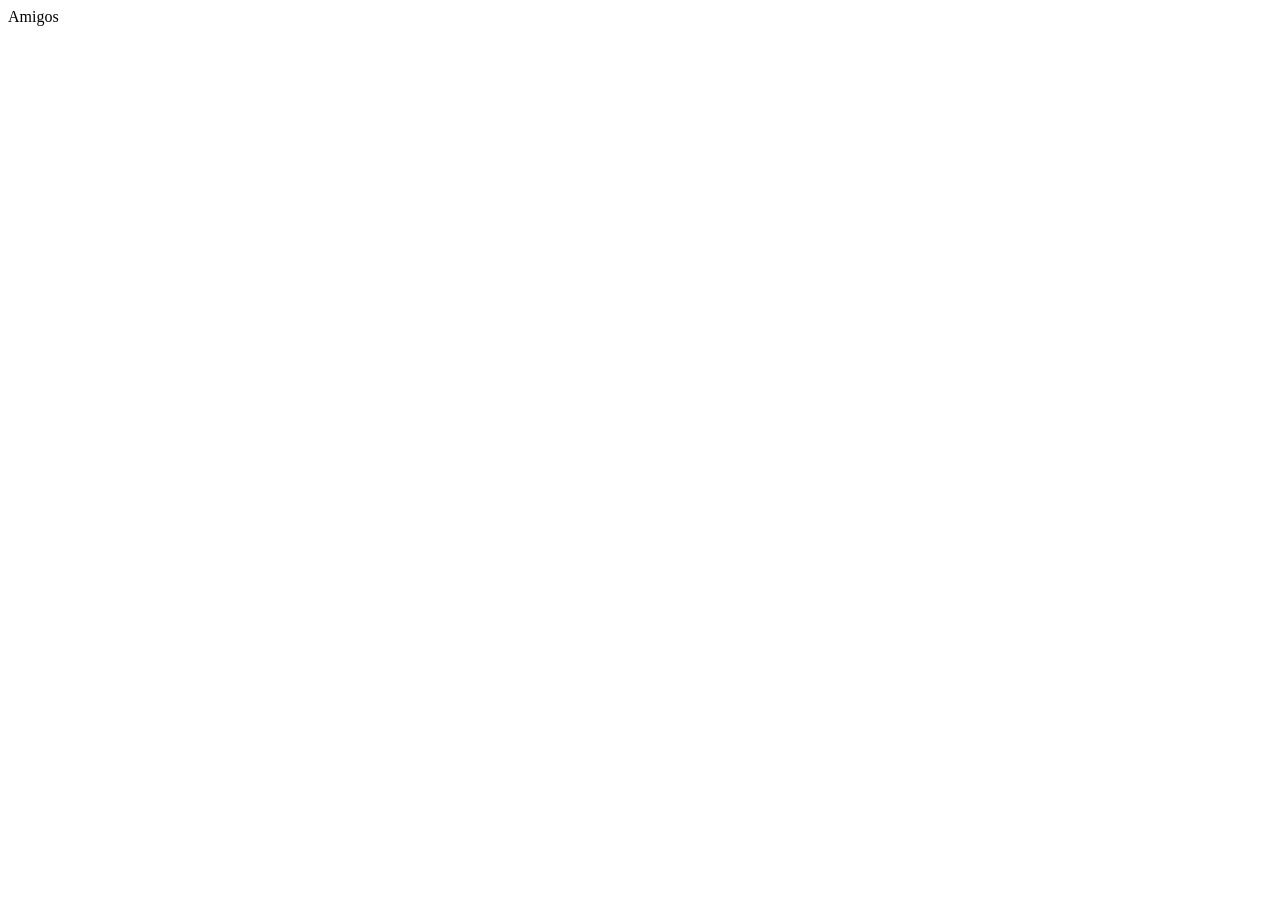
==== amigos.html @ e6475c2f "html corrigido" ====
<!DOCTYPE html>
<html lang="pt-Br">
    <head>
        <meta charset="UTF-8">
        <meta name="viewport" content="width=device-width, initial-scale=1.0">
        <title>Treview</title>
    </head>
    <body>
        Amigos
    </body>
</html>
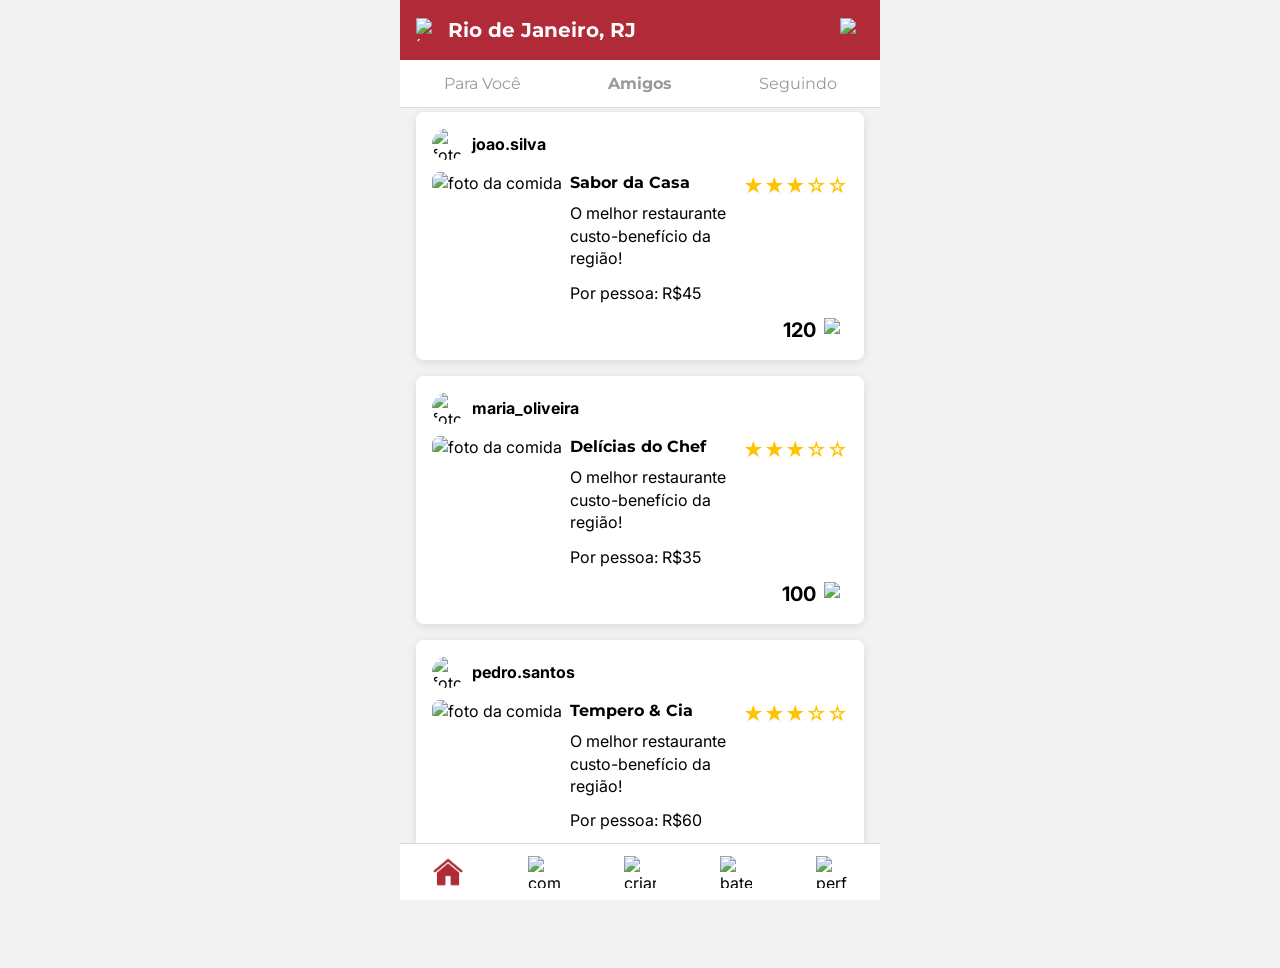
==== commit aa998d8a: "nav de cima funcionando" ====
--- a/amigos.html
+++ b/amigos.html
@@ -1,11 +1,121 @@
 <!DOCTYPE html>
-<html lang="pt-Br">
+<html lang="pt-BR">
     <head>
         <meta charset="UTF-8">
         <meta name="viewport" content="width=device-width, initial-scale=1.0">
+        <link rel="preconnect" href="https://fonts.googleapis.com">
+        <link rel="preconnect" href="https://fonts.gstatic.com" crossorigin>
+        <link href="https://fonts.googleapis.com/css2?family=Inter:wght@400;700&family=Montserrat:wght@400;700&display=swap" rel="stylesheet">
+        <link rel="stylesheet" href="css/reset.css">
+        <link rel="stylesheet" href="css/index.css">
         <title>Treview</title>
     </head>
     <body>
-        Amigos
+        <header class="header">
+            <a href="pesquisa_loc.html" class="localizacao">
+                <img src="img/localizacao.png" alt="ícone de localização">
+                <h1>Rio de Janeiro, RJ</h1>
+            </a>
+            <a href="pesquisa.html" class="lupa">
+                <img src="img/lupa.png" alt="pesquisar">
+            </a>
+            <nav class="abas">
+                <ul>
+                    <li><a href="index.html">Para Você</a></li>
+                    <li><a href="amigos.html" class="aba-ativa">Amigos</a></li>
+                    <li><a href="seguindo.html">Seguindo</a></li>
+                </ul>
+            </nav>
+        </header>
+        <main class="feed">
+            <ul class="lista-posts">
+                <li class="post">
+                    <a href="perfil.html" class="autor">
+                        <img src="img/pfp_desconhecido.png" alt="foto de perfil" class="pfp">
+                        <p>joao.silva</p>
+                    </a>
+                    <a href="pagina_restaurante.html" class="link-foto">
+                        <img src="img/pizza.jpg" alt="foto da comida" class="foto-comida">
+                    </a>
+                    <a href="pagina_restaurante.html" class="info-restaurante">
+                        <h2>Sabor da Casa</h2>
+                        <p>O melhor restaurante custo-benefício da região!</p>
+                        <p class="preco">Por pessoa: R$45</p>
+                    </a>
+                    <p class="estrelas">★★★☆☆</p>
+                    <p class="curtidas">
+                        120
+                        <img src="img/coracao.png" alt="curtidas">
+                    </p>
+                </li>
+                <li class="post">
+                    <a href="perfil.html" class="autor">
+                        <img src="img/pfp_desconhecido.png" alt="foto de perfil" class="pfp">
+                        <p>maria_oliveira</p>
+                    </a>
+                    <a href="pagina_restaurante.html" class="link-foto">
+                        <img src="img/pizza.jpg" alt="foto da comida" class="foto-comida">
+                    </a>
+                    <a href="pagina_restaurante.html" class="info-restaurante">
+                        <h2>Delícias do Chef</h2>
+                        <p>O melhor restaurante custo-benefício da região!</p>
+                        <p class="preco">Por pessoa: R$35</p>
+                    </a>
+                    <p class="estrelas">★★★☆☆</p>
+                    <p class="curtidas">
+                        100
+                        <img src="img/coracao.png" alt="curtidas">
+                    </p>
+                </li>
+                <li class="post">
+                    <a href="perfil.html" class="autor">
+                        <img src="img/pfp_desconhecido.png" alt="foto de perfil" class="pfp">
+                        <p>pedro.santos</p>
+                    </a>
+                    <a href="pagina_restaurante.html" class="link-foto">
+                        <img src="img/pizza.jpg" alt="foto da comida" class="foto-comida">
+                    </a>
+                    <a href="pagina_restaurante.html" class="info-restaurante">
+                        <h2>Tempero & Cia</h2>
+                        <p>O melhor restaurante custo-benefício da região!</p>
+                        <p class="preco">Por pessoa: R$60</p>
+                    </a>
+                    <p class="estrelas">★★★☆☆</p>
+                    <p class="curtidas">
+                        80
+                        <img src="img/coracao.png" alt="curtidas">
+                    </p>
+                </li>
+            </ul>
+        </main>
+        <footer class="footer">
+            <ul>
+                <li>
+                    <a href="index.html">
+                        <img src="img/home-sel.png" alt="home">
+                    </a>
+                </li>
+                <li>
+                    <a href="#">
+                        <img src="img/comunidade.png" alt="comunidade">
+                    </a>
+                </li>
+                <li>
+                    <a href="post.html">
+                        <img src="img/post.png" alt="criar avaliação">
+                    </a>
+                </li>
+                <li>
+                    <a href="#">
+                        <img src="img/chat.png" alt="bate-papo">
+                    </a>
+                </li>
+                <li>
+                    <a href="#">
+                        <img src="img/perfil.png" alt="perfil">
+                    </a>
+                </li>
+            </ul>
+        </footer>
     </body>
 </html>
--- a/css/index.css
+++ b/css/index.css
@@ -0,0 +1,184 @@
+html {
+    background-color: #f2f2f2;
+}
+
+body {
+    font-family: "Inter", sans-serif;
+    background-color: #f2f2f2;
+    color: #000000;
+    max-width: 30rem;
+    margin: 0 auto;
+    min-height: 100vh;
+}
+
+.header {
+    position: fixed;
+    top: 0;
+    left: 0;
+    right: 0;
+    max-width: 30rem;
+    margin: 0 auto;
+    display: flex;
+    flex-wrap: wrap;
+    align-items: center;
+    background-color: #B02A37;
+    z-index: 10;
+}
+
+.localizacao {
+    flex: 1;
+    display: flex;
+    align-items: center;
+    gap: 0.5rem;
+    padding: 1rem;
+    color: #ffffff;
+}
+
+.localizacao img {
+    width: 1.5rem;
+    height: 1.5rem;
+}
+
+.localizacao h1 {
+    font-family: "Montserrat", sans-serif;
+    font-size: 1.25rem;
+    font-weight: 700;
+}
+
+.lupa {
+    padding: 1rem;
+}
+
+.lupa img {
+    width: 1.5rem;
+    height: 1.5rem;
+}
+
+.abas {
+    width: 100%;
+    background-color: #ffffff;
+    border-bottom: 0.0625rem solid #D9D9D9;
+}
+
+.abas ul {
+    display: flex;
+    justify-content: space-around;
+    padding: 0.75rem 0;
+}
+
+.abas a {
+    font-family: "Montserrat", sans-serif;
+    font-size: 1rem;
+    color: #999999;
+}
+
+.aba-ativa {
+    color: #000000;
+    font-weight: 700;
+}
+
+.feed {
+    padding: 7rem 1rem 5rem 1rem;
+}
+
+.lista-posts {
+    display: flex;
+    flex-direction: column;
+    gap: 1rem;
+}
+
+.post {
+    display: flex;
+    flex-wrap: wrap;
+    column-gap: 0.5rem;
+    row-gap: 0.75rem;
+    background-color: #ffffff;
+    border-radius: 0.5rem;
+    padding: 1rem;
+    box-shadow: 0 0.125rem 0.5rem rgba(0, 0, 0, 0.1);
+}
+
+.autor {
+    width: 100%;
+    display: flex;
+    align-items: center;
+    gap: 0.5rem;
+}
+
+.pfp {
+    width: 2rem;
+    height: 2rem;
+    border-radius: 50%;
+}
+
+.autor p {
+    font-weight: 700;
+}
+
+.foto-comida {
+    width: 100%;
+    border-radius: 0.5rem;
+}
+
+.estrelas {
+    color: #FFC300;
+    font-size: 1.25rem;
+}
+
+.info-restaurante {
+    flex: 1;
+    display: flex;
+    flex-direction: column;
+    gap: 0.5rem;
+    color: #000000;
+}
+
+.info-restaurante h2 {
+    font-family: "Montserrat", sans-serif;
+    font-size: 1rem;
+    font-weight: 700;
+}
+
+.preco {
+    margin-top: 0.25rem;
+}
+
+.curtidas {
+    width: 100%;
+    display: flex;
+    align-items: center;
+    justify-content: flex-end;
+    gap: 0.5rem;
+    font-size: 1.25rem;
+    font-weight: 700;
+}
+
+.curtidas img {
+    width: 1.5rem;
+    height: 1.5rem;
+}
+
+.footer {
+    position: fixed;
+    bottom: 0;
+    left: 0;
+    right: 0;
+    max-width: 30rem;
+    margin: 0 auto;
+    background-color: #ffffff;
+    border-top: 0.0625rem solid #D9D9D9;
+    padding: 0.75rem 0;
+    z-index: 10;
+}
+
+.footer ul {
+    display: flex;
+    justify-content: space-around;
+    align-items: center;
+}
+
+.footer img {
+    width: 2rem;
+    height: 2rem;
+}
+
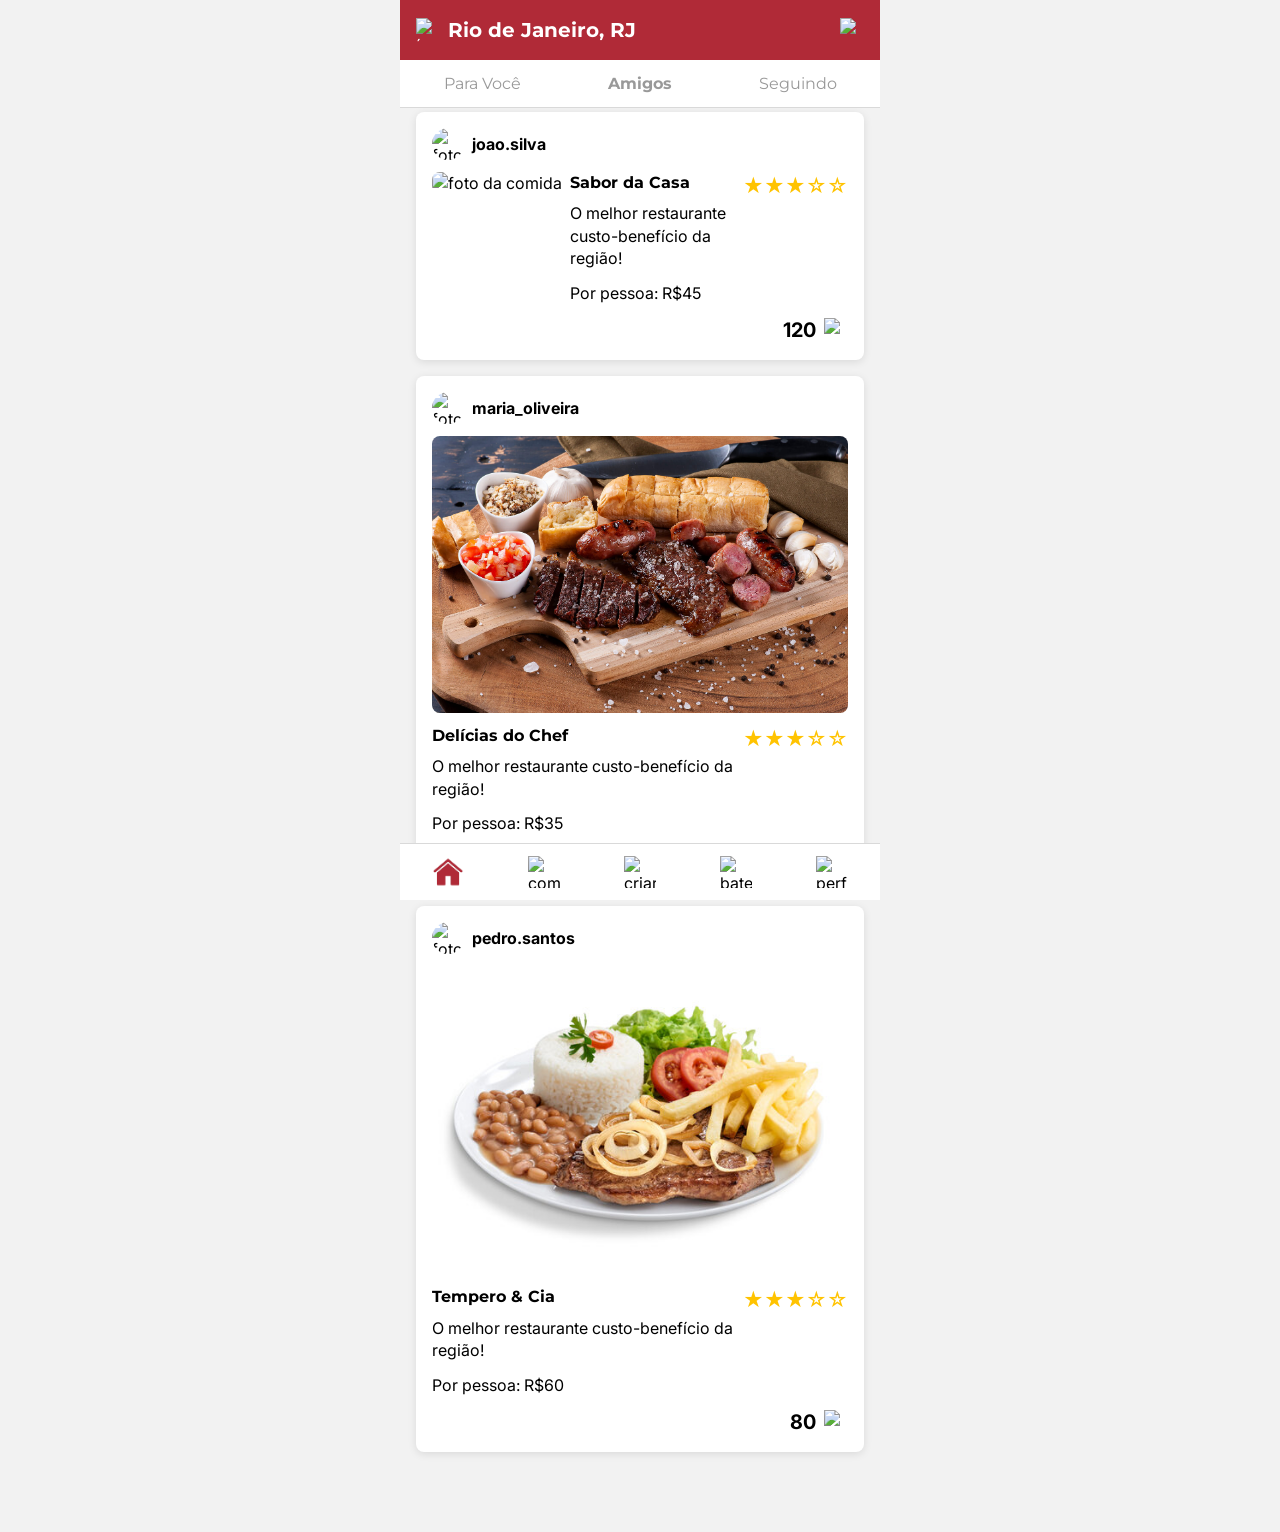
==== commit 7493c318: "dasdasd" ====
--- a/amigos.html
+++ b/amigos.html
@@ -54,7 +54,7 @@
                         <p>maria_oliveira</p>
                     </a>
                     <a href="pagina_restaurante.html" class="link-foto">
-                        <img src="img/pizza.jpg" alt="foto da comida" class="foto-comida">
+                        <img src="img/churras.jpg" alt="foto da comida" class="foto-comida">
                     </a>
                     <a href="pagina_restaurante.html" class="info-restaurante">
                         <h2>Delícias do Chef</h2>
@@ -73,7 +73,7 @@
                         <p>pedro.santos</p>
                     </a>
                     <a href="pagina_restaurante.html" class="link-foto">
-                        <img src="img/pizza.jpg" alt="foto da comida" class="foto-comida">
+                        <img src="img/pfzao.jpg" alt="foto da comida" class="foto-comida">
                     </a>
                     <a href="pagina_restaurante.html" class="info-restaurante">
                         <h2>Tempero & Cia</h2>
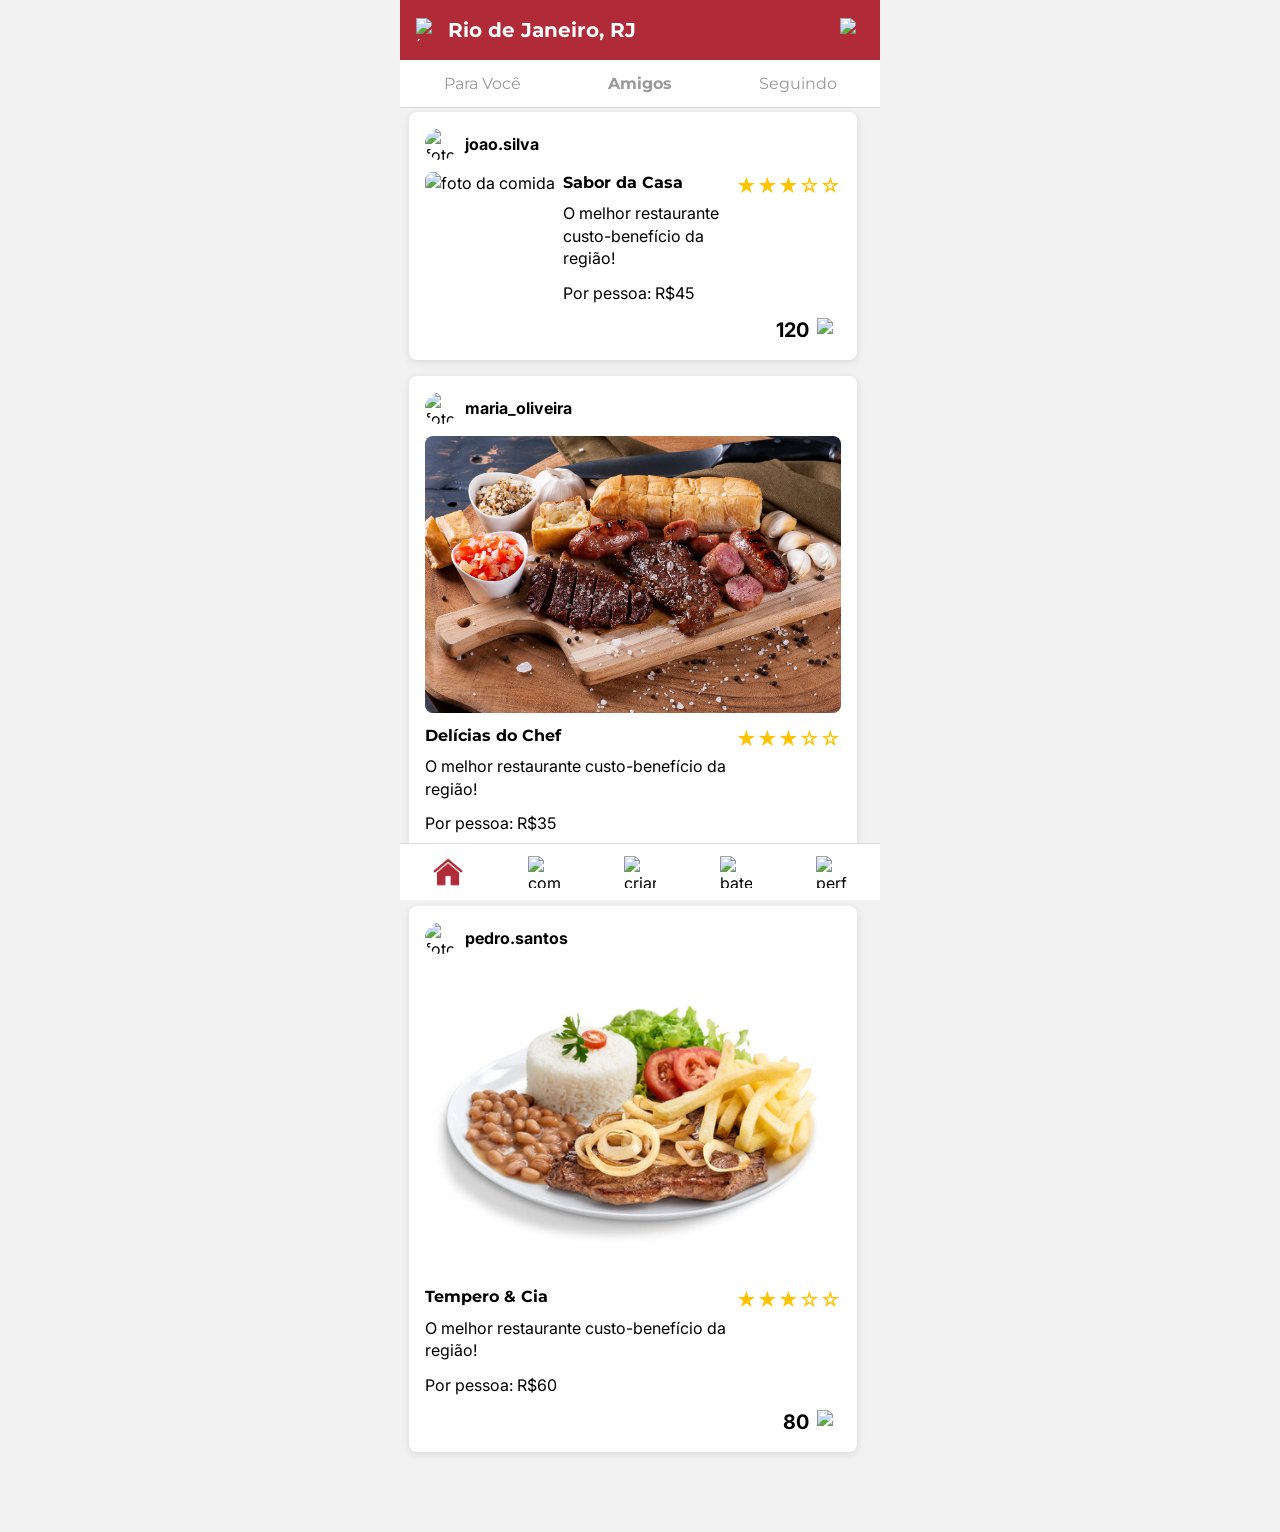
==== commit d66f6589: "pesquisa" ====
--- a/amigos.html
+++ b/amigos.html
@@ -12,7 +12,7 @@
     </head>
     <body>
         <header class="header">
-            <a href="pesquisa_loc.html" class="localizacao">
+            <a href="pesquisa.html" class="localizacao">
                 <img src="img/localizacao.png" alt="ícone de localização">
                 <h1>Rio de Janeiro, RJ</h1>
             </a>
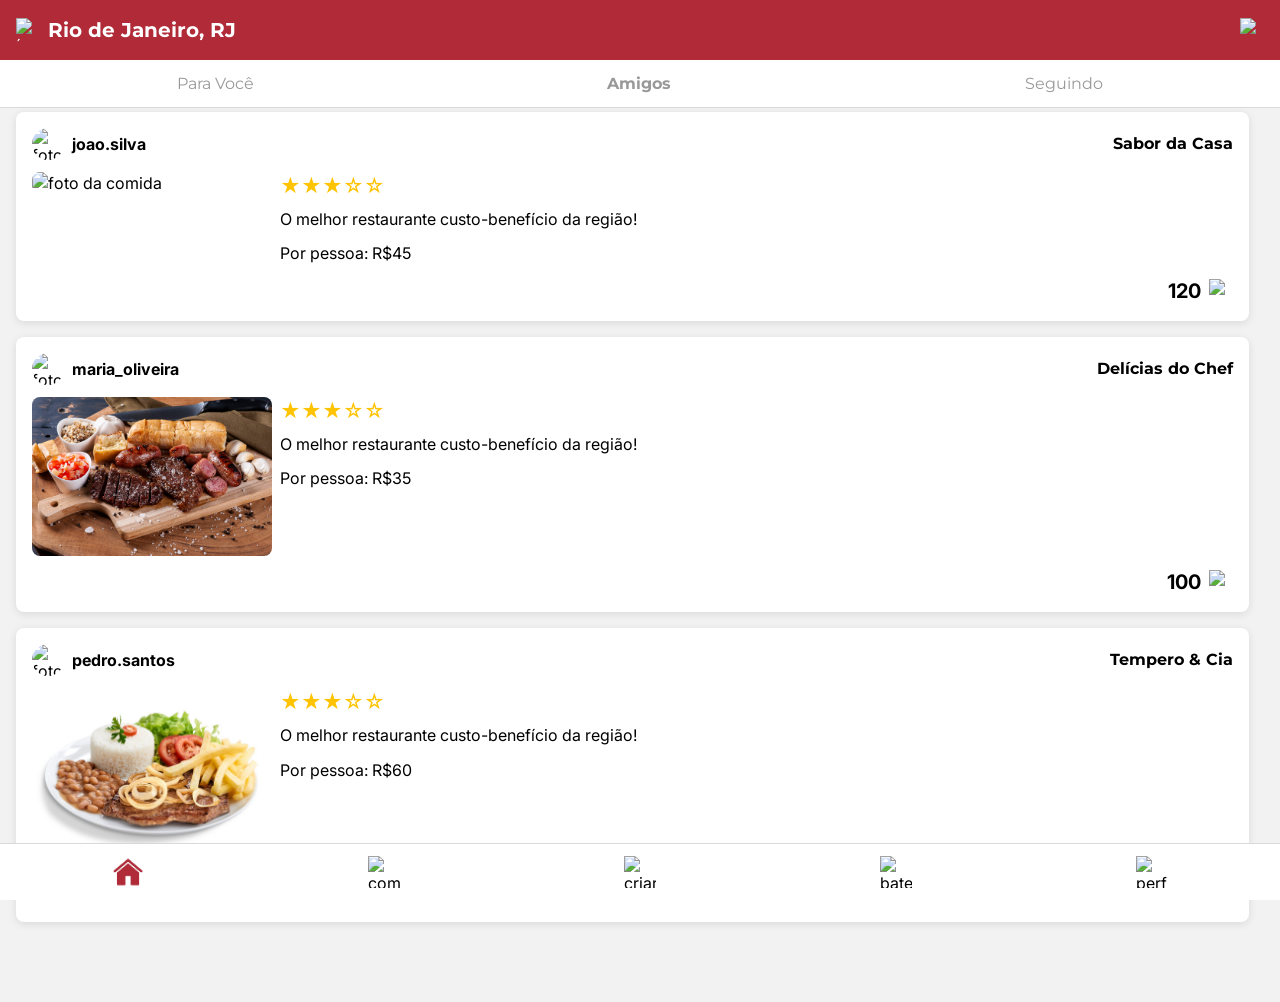
==== commit b2f959ab: "esqueci outras telas" ====
--- a/amigos.html
+++ b/amigos.html
@@ -30,57 +30,69 @@
         <main class="feed">
             <ul class="lista-posts">
                 <li class="post">
-                    <a href="perfil.html" class="autor">
-                        <img src="img/pfp_desconhecido.png" alt="foto de perfil" class="pfp">
-                        <p>joao.silva</p>
-                    </a>
-                    <a href="pagina_restaurante.html" class="link-foto">
-                        <img src="img/pizza.jpg" alt="foto da comida" class="foto-comida">
-                    </a>
-                    <a href="pagina_restaurante.html" class="info-restaurante">
-                        <h2>Sabor da Casa</h2>
-                        <p>O melhor restaurante custo-benefício da região!</p>
-                        <p class="preco">Por pessoa: R$45</p>
-                    </a>
-                    <p class="estrelas">★★★☆☆</p>
+                    <div class="post-cabecalho">
+                        <a href="perfil.html" class="autor">
+                            <img src="img/pfp_desconhecido.png" alt="foto de perfil" class="pfp">
+                            <p>joao.silva</p>
+                        </a>
+                        <a href="pagina_restaurante.html" class="nome-restaurante-post">Sabor da Casa</a>
+                    </div>
+                    <div class="post-conteudo">
+                        <a href="pagina_restaurante.html" class="link-foto">
+                            <img src="img/pizza.jpg" alt="foto da comida" class="foto-comida">
+                        </a>
+                        <a href="pagina_restaurante.html" class="info-restaurante">
+                            <p class="estrelas">★★★☆☆</p>
+                            <p>O melhor restaurante custo-benefício da região!</p>
+                            <p class="preco">Por pessoa: R$45</p>
+                        </a>
+                    </div>
                     <p class="curtidas">
                         120
                         <img src="img/coracao.png" alt="curtidas">
                     </p>
                 </li>
                 <li class="post">
-                    <a href="perfil.html" class="autor">
-                        <img src="img/pfp_desconhecido.png" alt="foto de perfil" class="pfp">
-                        <p>maria_oliveira</p>
-                    </a>
-                    <a href="pagina_restaurante.html" class="link-foto">
-                        <img src="img/churras.jpg" alt="foto da comida" class="foto-comida">
-                    </a>
-                    <a href="pagina_restaurante.html" class="info-restaurante">
-                        <h2>Delícias do Chef</h2>
-                        <p>O melhor restaurante custo-benefício da região!</p>
-                        <p class="preco">Por pessoa: R$35</p>
-                    </a>
-                    <p class="estrelas">★★★☆☆</p>
+                    <div class="post-cabecalho">
+                        <a href="perfil.html" class="autor">
+                            <img src="img/pfp_desconhecido.png" alt="foto de perfil" class="pfp">
+                            <p>maria_oliveira</p>
+                        </a>
+                        <a href="pagina_restaurante.html" class="nome-restaurante-post">Delícias do Chef</a>
+                    </div>
+                    <div class="post-conteudo">
+                        <a href="pagina_restaurante.html" class="link-foto">
+                            <img src="img/churras.jpg" alt="foto da comida" class="foto-comida">
+                        </a>
+                        <a href="pagina_restaurante.html" class="info-restaurante">
+                            <p class="estrelas">★★★☆☆</p>
+                            <p>O melhor restaurante custo-benefício da região!</p>
+                            <p class="preco">Por pessoa: R$35</p>
+                        </a>
+                    </div>
                     <p class="curtidas">
                         100
                         <img src="img/coracao.png" alt="curtidas">
                     </p>
                 </li>
                 <li class="post">
-                    <a href="perfil.html" class="autor">
-                        <img src="img/pfp_desconhecido.png" alt="foto de perfil" class="pfp">
-                        <p>pedro.santos</p>
-                    </a>
-                    <a href="pagina_restaurante.html" class="link-foto">
-                        <img src="img/pfzao.jpg" alt="foto da comida" class="foto-comida">
-                    </a>
-                    <a href="pagina_restaurante.html" class="info-restaurante">
-                        <h2>Tempero & Cia</h2>
-                        <p>O melhor restaurante custo-benefício da região!</p>
-                        <p class="preco">Por pessoa: R$60</p>
-                    </a>
-                    <p class="estrelas">★★★☆☆</p>
+                    <div class="post-cabecalho">
+                        <a href="perfil.html" class="autor">
+                            <img src="img/pfp_desconhecido.png" alt="foto de perfil" class="pfp">
+                            <p>pedro.santos</p>
+                        </a>
+                        <a href="pagina_restaurante.html" class="nome-restaurante-post">Tempero & Cia</a>
+                    </div>
+                    <div class="post-conteudo">
+                        <a href="pagina_restaurante.html" class="link-foto">
+                            <img src="img/pfzao.jpg" alt="foto da comida" class="foto-comida">
+                        </a>
+                        <a href="pagina_restaurante.html" class="info-restaurante">
+                            <p class="estrelas">★★★☆☆</p>
+                            <p>O melhor restaurante custo-benefício da região!</p>
+                            <p class="preco">Por pessoa: R$60</p>
+                        </a>
+                    </div>
                     <p class="curtidas">
                         80
                         <img src="img/coracao.png" alt="curtidas">
--- a/css/index.css
+++ b/css/index.css
@@ -6,8 +6,6 @@
     font-family: "Inter", sans-serif;
     background-color: #f2f2f2;
     color: #000000;
-    max-width: 30rem;
-    margin: 0 auto;
     min-height: 100vh;
 }
 
@@ -16,8 +14,6 @@
     top: 0;
     left: 0;
     right: 0;
-    max-width: 30rem;
-    margin: 0 auto;
     display: flex;
     flex-wrap: wrap;
     align-items: center;
@@ -89,20 +85,37 @@
 
 .post {
     display: flex;
-    flex-wrap: wrap;
-    column-gap: 0.5rem;
-    row-gap: 0.75rem;
+    flex-direction: column;
+    gap: 0.75rem;
     background-color: #ffffff;
     border-radius: 0.5rem;
     padding: 1rem;
     box-shadow: 0 0.125rem 0.5rem rgba(0, 0, 0, 0.1);
 }
 
+.post-cabecalho {
+    display: flex;
+    align-items: center;
+    justify-content: space-between;
+    gap: 0.5rem;
+}
+
 .autor {
-    width: 100%;
-    display: flex;
-    align-items: center;
-    gap: 0.5rem;
+    display: flex;
+    align-items: center;
+    gap: 0.5rem;
+}
+
+.post-conteudo {
+    display: flex;
+    gap: 0.5rem;
+}
+
+.nome-restaurante-post {
+    font-family: "Montserrat", sans-serif;
+    font-size: 1rem;
+    font-weight: 700;
+    color: #000000;
 }
 
 .pfp {
@@ -115,6 +128,11 @@
     font-weight: 700;
 }
 
+.link-foto {
+    width: 40%;
+    max-width: 15rem;
+}
+
 .foto-comida {
     width: 100%;
     border-radius: 0.5rem;
@@ -133,6 +151,13 @@
     color: #000000;
 }
 
+.info-topo {
+    display: flex;
+    justify-content: space-between;
+    align-items: flex-start;
+    gap: 0.5rem;
+}
+
 .info-restaurante h2 {
     font-family: "Montserrat", sans-serif;
     font-size: 1rem;
@@ -144,7 +169,6 @@
 }
 
 .curtidas {
-    width: 100%;
     display: flex;
     align-items: center;
     justify-content: flex-end;
@@ -163,8 +187,6 @@
     bottom: 0;
     left: 0;
     right: 0;
-    max-width: 30rem;
-    margin: 0 auto;
     background-color: #ffffff;
     border-top: 0.0625rem solid #D9D9D9;
     padding: 0.75rem 0;
